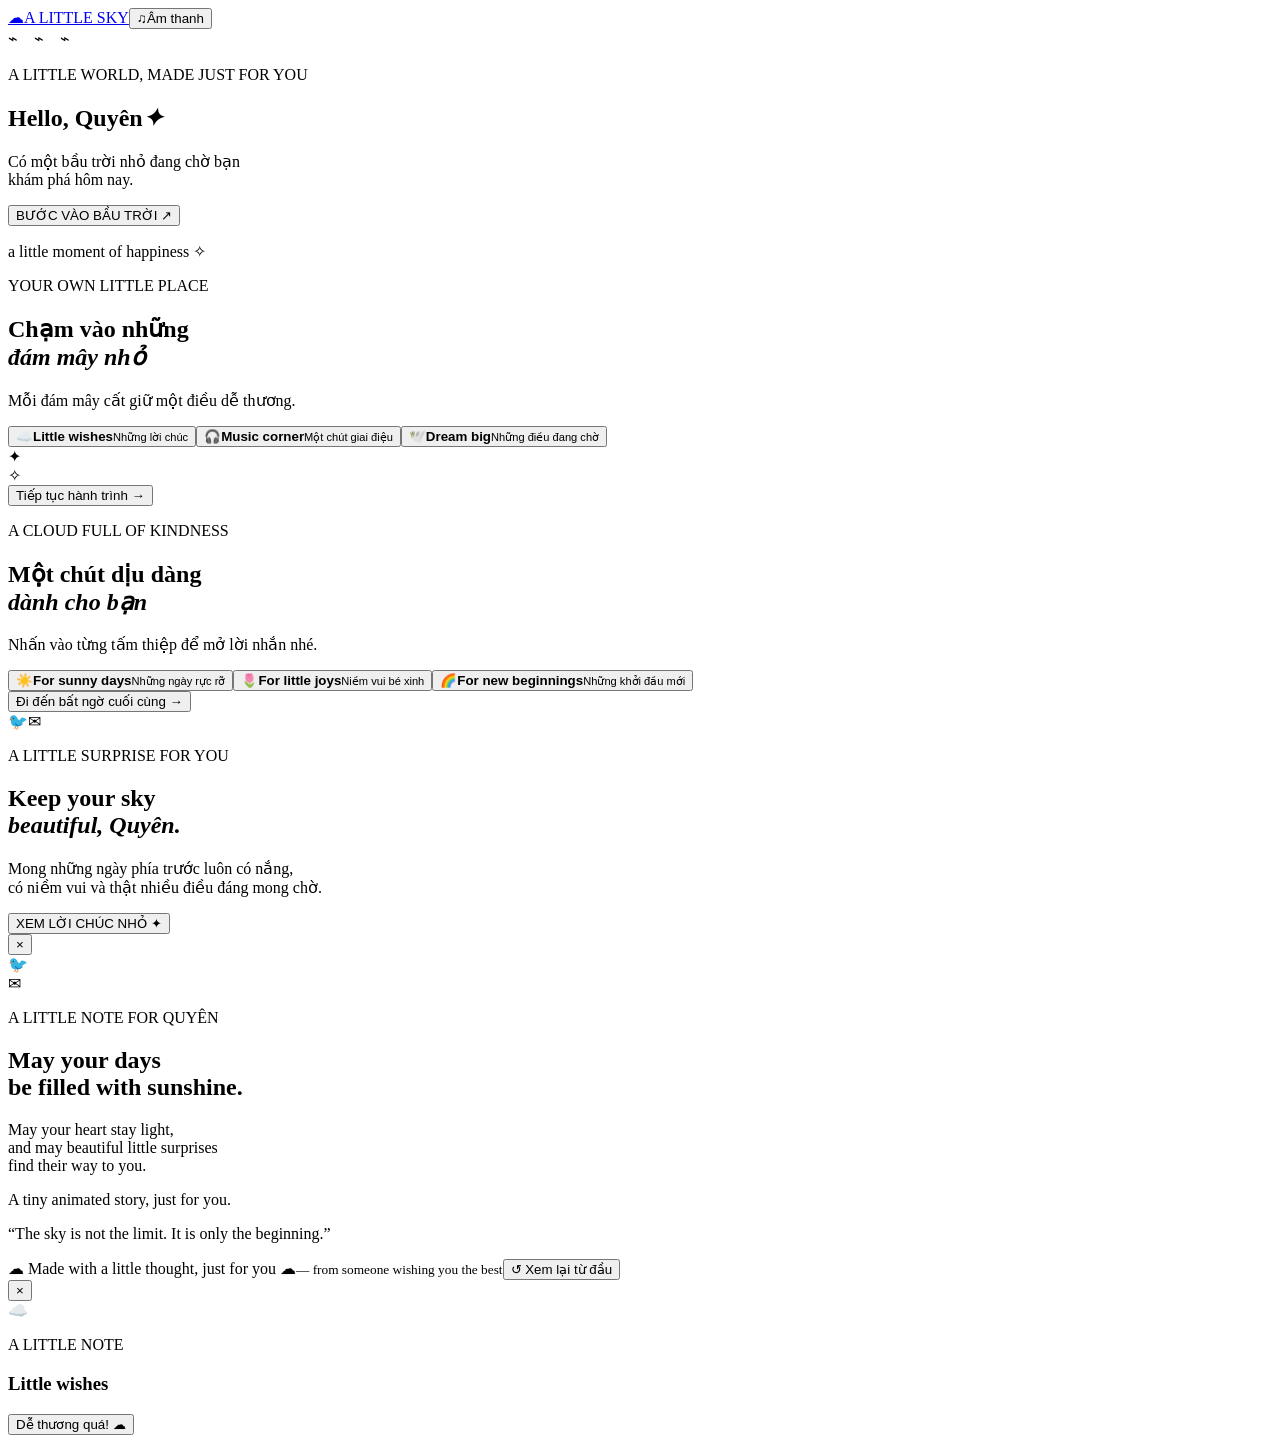
==== sky/index.html @ 33050bfc "Add A Little Sky for Quyên at /sky (index.html)" ====
<!doctype html>
<html lang="vi">
<head>
  <meta charset="utf-8">
  <meta name="viewport" content="width=device-width, initial-scale=1, viewport-fit=cover">
  <meta name="theme-color" content="#b9e2fb">
  <meta name="description" content="A little sky, made just for Quyên.">
  <title>A Little Sky for Quyên ☁️</title>
  <link rel="preconnect" href="https://fonts.googleapis.com">
  <link rel="preconnect" href="https://fonts.gstatic.com" crossorigin>
  <link href="https://fonts.googleapis.com/css2?family=Be+Vietnam+Pro:wght@300;400;500;600;700&family=Quicksand:wght@400;500;600;700&display=swap" rel="stylesheet">
  <link rel="stylesheet" href="styles.css">
</head>
<body>
  <div class="sky-grain" aria-hidden="true"></div>
  <header class="topbar"><a class="brand" href="#home"><span class="brand-cloud">☁</span><span>A LITTLE SKY</span></a><button class="sound-toggle" id="soundToggle"><span id="soundIcon">♫</span><span id="soundLabel">Âm thanh</span></button></header>
  <main>
    <section class="screen hero active" id="home"><div class="sun-glow"></div><div class="cloud cloud-xl cloud-a"></div><div class="cloud cloud-lg cloud-b"></div><div class="cloud cloud-md cloud-c"></div><div class="birds">⌁　⌁　⌁</div><div class="hero-content"><p class="eyebrow">A LITTLE WORLD, MADE JUST FOR YOU</p><h1>Hello, <span>Quyên</span><i class="tiny-sparkle">✦</i></h1><p class="hero-copy">Có một bầu trời nhỏ đang chờ bạn<br>khám phá hôm nay.</p><button class="primary-btn" id="enterBtn">BƯỚC VÀO BẦU TRỜI <span>↗</span></button><p class="scroll-hint">a little moment of happiness <span>✧</span></p></div><div class="bottom-wave"></div></section>
    <section class="screen explore" id="sky"><div class="section-heading"><p class="eyebrow">YOUR OWN LITTLE PLACE</p><h2>Chạm vào những<br><em>đám mây nhỏ</em></h2><p>Mỗi đám mây cất giữ một điều dễ thương.</p></div><div class="cloud-world"><button class="cloud-card cloud-card-one" data-message="wish"><span class="cloud-emoji">☁️</span><b>Little wishes</b><small>Những lời chúc</small></button><button class="cloud-card cloud-card-two" data-message="music"><span class="cloud-emoji">🎧</span><b>Music corner</b><small>Một chút giai điệu</small></button><button class="cloud-card cloud-card-three" data-message="dream"><span class="cloud-emoji">🕊️</span><b>Dream big</b><small>Những điều đang chờ</small></button><div class="floating-star star-one">✦</div><div class="floating-star star-two">✧</div></div><button class="text-btn next-btn" data-go="messages">Tiếp tục hành trình <span>→</span></button></section>
    <section class="screen messages" id="messages"><div class="section-heading"><p class="eyebrow">A CLOUD FULL OF KINDNESS</p><h2>Một chút dịu dàng<br><em>dành cho bạn</em></h2><p>Nhấn vào từng tấm thiệp để mở lời nhắn nhé.</p></div><div class="wish-grid"><button class="wish-card" data-wish="wish1"><span>☀️</span><b>For sunny days</b><small>Những ngày rực rỡ</small></button><button class="wish-card" data-wish="wish2"><span>🌷</span><b>For little joys</b><small>Niềm vui bé xinh</small></button><button class="wish-card" data-wish="wish3"><span>🌈</span><b>For new beginnings</b><small>Những khởi đầu mới</small></button></div><button class="text-btn next-btn" data-go="final">Đi đến bất ngờ cuối cùng <span>→</span></button></section>
    <section class="screen final" id="final"><div class="final-sky"><div class="sun"></div><div class="cloud cloud-lg final-cloud-left"></div><div class="cloud cloud-xl final-cloud-right"></div><div class="bird-carry"><span class="bird">🐦</span><span class="envelope">✉</span></div><div class="final-copy"><p class="eyebrow">A LITTLE SURPRISE FOR YOU</p><h2>Keep your sky<br><em>beautiful, Quyên.</em></h2><p class="final-lead">Mong những ngày phía trước luôn có nắng,<br>có niềm vui và thật nhiều điều đáng mong chờ.</p><button class="primary-btn" id="playStory">XEM LỜI CHÚC NHỎ <span>✦</span></button></div></div><div class="story-overlay" id="storyOverlay" aria-hidden="true"><button class="close-story" id="closeStory">×</button><div class="story-scene"><div class="story-sun"></div><div class="story-cloud story-cloud-a"></div><div class="story-cloud story-cloud-b"></div><div class="story-bird">🐦</div><div class="story-letter">✉</div><div class="story-text"><p class="eyebrow">A LITTLE NOTE FOR QUYÊN</p><h2>May your days<br>be filled with sunshine.</h2><p>May your heart stay light,<br>and may beautiful little surprises<br>find their way to you.</p></div><div class="story-progress"><span id="storyProgress"></span></div></div><p class="story-caption">A tiny animated story, just for you.</p></div><footer class="ending"><p>“The sky is not the limit. It is only the beginning.”</p><span>☁ Made with a little thought, just for you ☁</span><small>— from someone wishing you the best</small><button class="restart-btn" id="restartBtn">↺ Xem lại từ đầu</button></footer></section>
  </main>
  <div class="modal" id="messageModal" aria-hidden="true"><div class="modal-card"><button class="modal-close" id="modalClose">×</button><div class="modal-icon" id="modalIcon">☁️</div><p class="eyebrow" id="modalEyebrow">A LITTLE NOTE</p><h3 id="modalTitle">Little wishes</h3><p id="modalBody"></p><button class="modal-ok" id="modalOk">Dễ thương quá! ☁</button></div></div>
  <script src="app.js"></script>
</body></html>
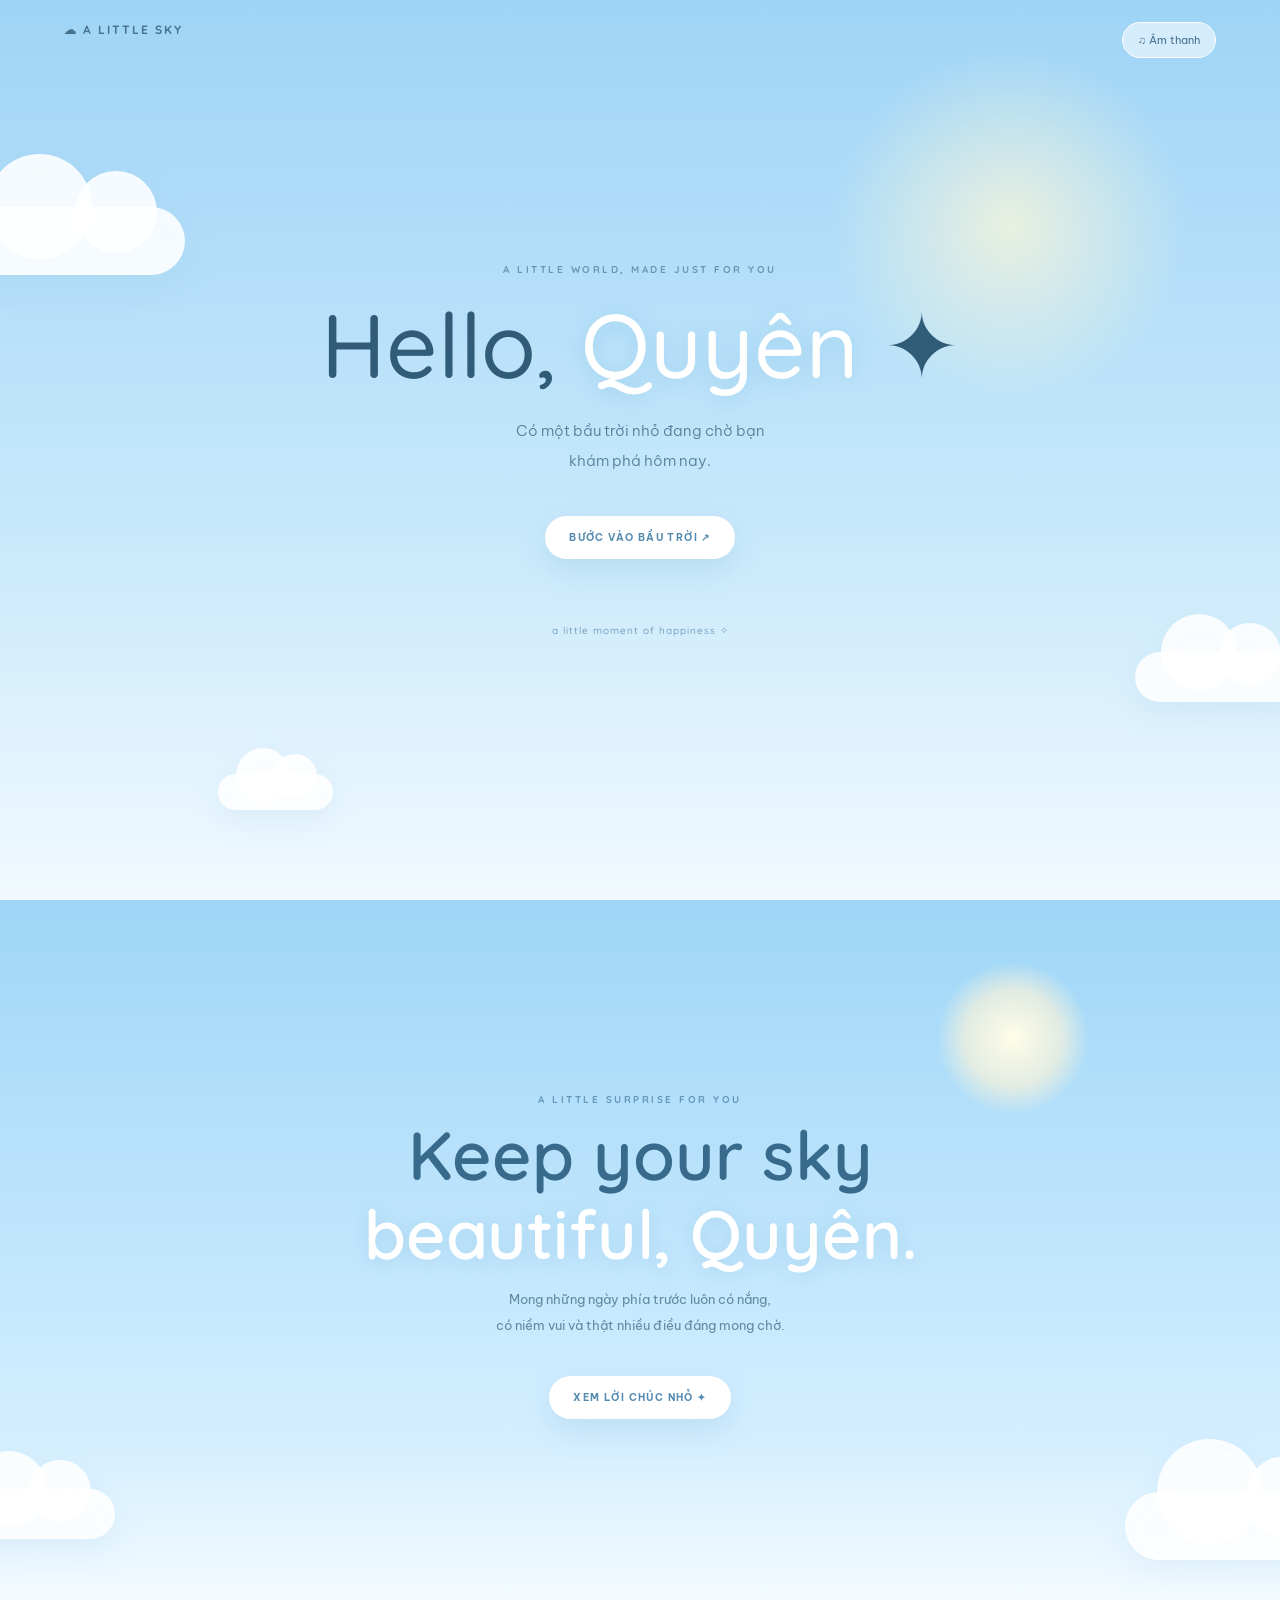
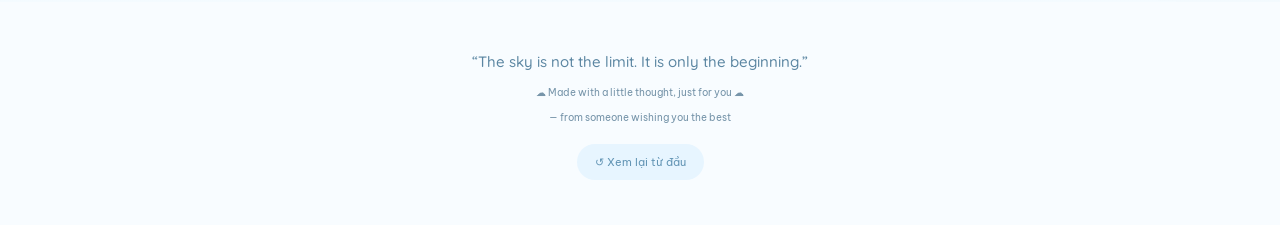
==== commit e97c6889: "Add A Little Sky for Quyên at /sky" ====
--- a/sky/index.html
+++ b/sky/index.html
@@ -1,25 +1,2 @@
 <!doctype html>
-<html lang="vi">
-<head>
-  <meta charset="utf-8">
-  <meta name="viewport" content="width=device-width, initial-scale=1, viewport-fit=cover">
-  <meta name="theme-color" content="#b9e2fb">
-  <meta name="description" content="A little sky, made just for Quyên.">
-  <title>A Little Sky for Quyên ☁️</title>
-  <link rel="preconnect" href="https://fonts.googleapis.com">
-  <link rel="preconnect" href="https://fonts.gstatic.com" crossorigin>
-  <link href="https://fonts.googleapis.com/css2?family=Be+Vietnam+Pro:wght@300;400;500;600;700&family=Quicksand:wght@400;500;600;700&display=swap" rel="stylesheet">
-  <link rel="stylesheet" href="styles.css">
-</head>
-<body>
-  <div class="sky-grain" aria-hidden="true"></div>
-  <header class="topbar"><a class="brand" href="#home"><span class="brand-cloud">☁</span><span>A LITTLE SKY</span></a><button class="sound-toggle" id="soundToggle"><span id="soundIcon">♫</span><span id="soundLabel">Âm thanh</span></button></header>
-  <main>
-    <section class="screen hero active" id="home"><div class="sun-glow"></div><div class="cloud cloud-xl cloud-a"></div><div class="cloud cloud-lg cloud-b"></div><div class="cloud cloud-md cloud-c"></div><div class="birds">⌁　⌁　⌁</div><div class="hero-content"><p class="eyebrow">A LITTLE WORLD, MADE JUST FOR YOU</p><h1>Hello, <span>Quyên</span><i class="tiny-sparkle">✦</i></h1><p class="hero-copy">Có một bầu trời nhỏ đang chờ bạn<br>khám phá hôm nay.</p><button class="primary-btn" id="enterBtn">BƯỚC VÀO BẦU TRỜI <span>↗</span></button><p class="scroll-hint">a little moment of happiness <span>✧</span></p></div><div class="bottom-wave"></div></section>
-    <section class="screen explore" id="sky"><div class="section-heading"><p class="eyebrow">YOUR OWN LITTLE PLACE</p><h2>Chạm vào những<br><em>đám mây nhỏ</em></h2><p>Mỗi đám mây cất giữ một điều dễ thương.</p></div><div class="cloud-world"><button class="cloud-card cloud-card-one" data-message="wish"><span class="cloud-emoji">☁️</span><b>Little wishes</b><small>Những lời chúc</small></button><button class="cloud-card cloud-card-two" data-message="music"><span class="cloud-emoji">🎧</span><b>Music corner</b><small>Một chút giai điệu</small></button><button class="cloud-card cloud-card-three" data-message="dream"><span class="cloud-emoji">🕊️</span><b>Dream big</b><small>Những điều đang chờ</small></button><div class="floating-star star-one">✦</div><div class="floating-star star-two">✧</div></div><button class="text-btn next-btn" data-go="messages">Tiếp tục hành trình <span>→</span></button></section>
-    <section class="screen messages" id="messages"><div class="section-heading"><p class="eyebrow">A CLOUD FULL OF KINDNESS</p><h2>Một chút dịu dàng<br><em>dành cho bạn</em></h2><p>Nhấn vào từng tấm thiệp để mở lời nhắn nhé.</p></div><div class="wish-grid"><button class="wish-card" data-wish="wish1"><span>☀️</span><b>For sunny days</b><small>Những ngày rực rỡ</small></button><button class="wish-card" data-wish="wish2"><span>🌷</span><b>For little joys</b><small>Niềm vui bé xinh</small></button><button class="wish-card" data-wish="wish3"><span>🌈</span><b>For new beginnings</b><small>Những khởi đầu mới</small></button></div><button class="text-btn next-btn" data-go="final">Đi đến bất ngờ cuối cùng <span>→</span></button></section>
-    <section class="screen final" id="final"><div class="final-sky"><div class="sun"></div><div class="cloud cloud-lg final-cloud-left"></div><div class="cloud cloud-xl final-cloud-right"></div><div class="bird-carry"><span class="bird">🐦</span><span class="envelope">✉</span></div><div class="final-copy"><p class="eyebrow">A LITTLE SURPRISE FOR YOU</p><h2>Keep your sky<br><em>beautiful, Quyên.</em></h2><p class="final-lead">Mong những ngày phía trước luôn có nắng,<br>có niềm vui và thật nhiều điều đáng mong chờ.</p><button class="primary-btn" id="playStory">XEM LỜI CHÚC NHỎ <span>✦</span></button></div></div><div class="story-overlay" id="storyOverlay" aria-hidden="true"><button class="close-story" id="closeStory">×</button><div class="story-scene"><div class="story-sun"></div><div class="story-cloud story-cloud-a"></div><div class="story-cloud story-cloud-b"></div><div class="story-bird">🐦</div><div class="story-letter">✉</div><div class="story-text"><p class="eyebrow">A LITTLE NOTE FOR QUYÊN</p><h2>May your days<br>be filled with sunshine.</h2><p>May your heart stay light,<br>and may beautiful little surprises<br>find their way to you.</p></div><div class="story-progress"><span id="storyProgress"></span></div></div><p class="story-caption">A tiny animated story, just for you.</p></div><footer class="ending"><p>“The sky is not the limit. It is only the beginning.”</p><span>☁ Made with a little thought, just for you ☁</span><small>— from someone wishing you the best</small><button class="restart-btn" id="restartBtn">↺ Xem lại từ đầu</button></footer></section>
-  </main>
-  <div class="modal" id="messageModal" aria-hidden="true"><div class="modal-card"><button class="modal-close" id="modalClose">×</button><div class="modal-icon" id="modalIcon">☁️</div><p class="eyebrow" id="modalEyebrow">A LITTLE NOTE</p><h3 id="modalTitle">Little wishes</h3><p id="modalBody"></p><button class="modal-ok" id="modalOk">Dễ thương quá! ☁</button></div></div>
-  <script src="app.js"></script>
-</body></html>+<html lang="vi"><head><meta charset="utf-8"><meta name="viewport" content="width=device-width,initial-scale=1,viewport-fit=cover"><meta name="theme-color" content="#b9e2fb"><title>A Little Sky for Quyên ☁️</title><link rel="preconnect" href="https://fonts.googleapis.com"><link rel="preconnect" href="https://fonts.gstatic.com" crossorigin><link href="https://fonts.googleapis.com/css2?family=Be+Vietnam+Pro:wght@300;400;500;600;700&family=Quicksand:wght@400;500;600;700&display=swap" rel="stylesheet"><link rel="stylesheet" href="styles.css"></head><body><div class="sky-grain"></div><header class="topbar"><a class="brand" href="#home">☁ A LITTLE SKY</a><button class="sound-toggle" id="soundToggle">♫ <span id="soundLabel">Âm thanh</span></button></header><main><section class="screen hero active" id="home"><div class="sun-glow"></div><div class="cloud cloud-xl cloud-a"></div><div class="cloud cloud-lg cloud-b"></div><div class="cloud cloud-md cloud-c"></div><div class="hero-content"><p class="eyebrow">A LITTLE WORLD, MADE JUST FOR YOU</p><h1>Hello, <span>Quyên</span> ✦</h1><p class="hero-copy">Có một bầu trời nhỏ đang chờ bạn<br>khám phá hôm nay.</p><button class="primary-btn" id="enterBtn">BƯỚC VÀO BẦU TRỜI ↗</button><p class="scroll-hint">a little moment of happiness ✧</p></div></section><section class="screen explore" id="sky"><div class="section-heading"><p class="eyebrow">YOUR OWN LITTLE PLACE</p><h2>Chạm vào những<br><em>đám mây nhỏ</em></h2><p>Mỗi đám mây cất giữ một điều dễ thương.</p></div><div class="cloud-world"><button class="cloud-card c1" data-message="wish">☁️<b>Little wishes</b><small>Những lời chúc</small></button><button class="cloud-card c2" data-message="music">🎧<b>Music corner</b><small>Một chút giai điệu</small></button><button class="cloud-card c3" data-message="dream">🕊️<b>Dream big</b><small>Những điều đang chờ</small></button><span class="star s1">✦</span><span class="star s2">✧</span></div><button class="text-btn" data-go="messages">Tiếp tục hành trình →</button></section><section class="screen messages" id="messages"><div class="section-heading"><p class="eyebrow">A CLOUD FULL OF KINDNESS</p><h2>Một chút dịu dàng<br><em>dành cho bạn</em></h2><p>Nhấn vào từng tấm thiệp để mở lời nhắn nhé.</p></div><div class="wish-grid"><button class="wish-card" data-wish="w1">☀️<b>For sunny days</b><small>Những ngày rực rỡ</small></button><button class="wish-card" data-wish="w2">🌷<b>For little joys</b><small>Niềm vui bé xinh</small></button><button class="wish-card" data-wish="w3">🌈<b>For new beginnings</b><small>Những khởi đầu mới</small></button></div><button class="text-btn" data-go="final">Đi đến bất ngờ cuối cùng →</button></section><section class="screen final" id="final"><div class="final-sky"><div class="sun"></div><div class="cloud cloud-lg left"></div><div class="cloud cloud-xl right"></div><div class="flying">🐦　✉</div><div class="final-copy"><p class="eyebrow">A LITTLE SURPRISE FOR YOU</p><h2>Keep your sky<br><em>beautiful, Quyên.</em></h2><p>Mong những ngày phía trước luôn có nắng,<br>có niềm vui và thật nhiều điều đáng mong chờ.</p><button class="primary-btn" id="playStory">XEM LỜI CHÚC NHỎ ✦</button></div></div><footer class="ending"><p>“The sky is not the limit. It is only the beginning.”</p><span>☁ Made with a little thought, just for you ☁</span><small>— from someone wishing you the best</small><button class="restart-btn" id="restartBtn">↺ Xem lại từ đầu</button></footer></section></main><div class="modal" id="modal"><div class="modal-card"><button id="closeModal" class="x">×</button><div id="mi">☁️</div><p class="eyebrow" id="me">A LITTLE NOTE</p><h3 id="mt"></h3><p id="mb"></p><button class="modal-ok" id="okModal">Dễ thương quá! ☁</button></div></div><div class="story" id="story"><button id="closeStory" class="x">×</button><div class="story-scene"><div class="story-sun"></div><div class="story-cloud a"></div><div class="story-cloud b"></div><div class="story-bird">🐦</div><div class="letter">✉</div><div class="story-text"><p class="eyebrow">A LITTLE NOTE FOR QUYÊN</p><h2 id="storyTitle">May your days<br>be filled with sunshine.</h2><p id="storyBody">May your heart stay light,<br>and may beautiful little surprises<br>find their way to you.</p></div><div class="progress"><i id="progress"></i></div></div><p class="story-caption">A tiny animated story, just for you.</p></div><script src="app.js"></script></body></html>
--- a/sky/styles.css
+++ b/sky/styles.css
@@ -0,0 +1 @@
+*{box-sizing:border-box}:root{--ink:#35546b}body{margin:0;font-family:"Be Vietnam Pro",sans-serif;color:var(--ink);overflow-x:hidden;background:#e8f6ff}button{font:inherit;cursor:pointer;border:0}.sky-grain{position:fixed;inset:0;pointer-events:none;opacity:.08;background-image:radial-gradient(#fff 1px,transparent 1px);background-size:4px 4px}.topbar{position:absolute;z-index:10;top:0;width:100%;padding:22px 5vw;display:flex;justify-content:space-between}.brand{color:#47728e;text-decoration:none;font:700 12px Quicksand;letter-spacing:2px}.sound-toggle{background:#ffffff8c;border:1px solid white;border-radius:30px;padding:10px 15px;color:#47728e;font-size:11px}.screen{min-height:100svh;display:none;position:relative;overflow:hidden}.screen.active{display:flex;animation:fade .7s ease}@keyframes fade{from{opacity:0;transform:translateY(8px)}to{opacity:1;transform:none}}.hero{align-items:center;justify-content:center;text-align:center;background:linear-gradient(#9ed4f6,#c9e9fb 60%,#f2faff)}.hero-content{z-index:2;padding:24px}.sun-glow{position:absolute;width:360px;height:360px;right:7%;top:5%;border-radius:50%;background:radial-gradient(circle,#fff8d7b8,transparent 70%)}.eyebrow{font:700 10px Quicksand;letter-spacing:2.5px;color:#6797b7}.hero h1{font:500 clamp(48px,10vw,90px) Quicksand;color:#315c78;margin:12px}.hero h1 span{color:white;text-shadow:0 4px 20px #6aaedc55}.hero-copy{font-size:15px;line-height:2;color:#557d98;font-weight:300}.primary-btn{margin-top:25px;background:white;color:#568bb0;border-radius:30px;padding:15px 24px;box-shadow:0 12px 28px #5d9bc52b;font-size:10px;font-weight:700;letter-spacing:1.4px;transition:.2s}.primary-btn:hover{transform:translateY(-3px)}.scroll-hint{margin-top:65px;font:500 10px Quicksand;color:#78a4c0;letter-spacing:1px}.cloud{position:absolute;background:#ffffffe0;border-radius:100px;filter:drop-shadow(0 12px 15px #75b2d320);animation:drift 16s ease-in-out infinite alternate}.cloud:before,.cloud:after{content:"";position:absolute;background:inherit;border-radius:50%}.cloud-xl{width:230px;height:68px}.cloud-xl:before{width:105px;height:105px;left:32px;bottom:16px}.cloud-xl:after{width:82px;height:82px;right:28px;bottom:22px}.cloud-lg{width:170px;height:50px}.cloud-lg:before{width:76px;height:76px;left:26px;bottom:12px}.cloud-lg:after{width:62px;height:62px;right:24px;bottom:17px}.cloud-md{width:115px;height:36px}.cloud-md:before{width:54px;height:54px;left:18px;bottom:8px}.cloud-md:after{width:44px;height:44px;right:16px;bottom:12px}.cloud-a{left:-45px;top:23%}.cloud-b{right:-25px;bottom:22%}.cloud-c{left:17%;bottom:10%}.explore,.messages{flex-direction:column;align-items:center;justify-content:center;text-align:center;padding:110px 20px 50px;background:linear-gradient(#d9f0ff,#f6fbff)}.section-heading h2{font:600 clamp(32px,7vw,54px) Quicksand;line-height:1.2;color:#3c6a88;margin:12px}.section-heading h2 em{font-style:normal;color:#7bb9df}.section-heading p:last-child{font-size:13px;color:#7796aa}.cloud-world{width:min(650px,100%);height:330px;position:relative;margin:22px auto;background:radial-gradient(ellipse,#ffffffb0,transparent 68%)}.cloud-card{position:absolute;width:155px;height:130px;border-radius:50%;background:#ffffffdf;box-shadow:0 15px 40px #78b9df25;color:#527d99;display:flex;flex-direction:column;align-items:center;justify-content:center;gap:6px;animation:bob 4s infinite}.cloud-card b,.wish-card b{font:700 13px Quicksand}.cloud-card small,.wish-card small{font-size:10px;color:#8aa7b9}.c1{left:8%;top:35px}.c2{right:8%;top:50px;animation-delay:-1s}.c3{left:calc(50% - 77px);bottom:5px;animation-delay:-2s}.star{position:absolute;color:#f3c98d;font-size:22px;animation:twinkle 2s infinite alternate}.s1{left:30%;top:10%}.s2{right:27%;bottom:17%}.text-btn{background:transparent;color:#6598b8;font-size:12px;padding:12px}.wish-grid{display:grid;grid-template-columns:repeat(3,1fr);gap:14px;width:min(720px,100%);margin:35px auto}.wish-card{background:#ffffffd6;border:1px solid white;border-radius:22px;padding:25px 12px;min-height:145px;color:#527d99;display:flex;flex-direction:column;align-items:center;justify-content:center;gap:10px;box-shadow:0 12px 35px #75b6dc1b}.wish-card b{font:700 13px Quicksand}.wish-card small{font-size:10px;color:#8aa7b9}.final{display:block;background:#f8fcff}.final-sky{min-height:78svh;position:relative;display:flex;align-items:center;justify-content:center;text-align:center;overflow:hidden;background:linear-gradient(#9ed6f7,#d5efff 78%,#f4fbff)}.sun{position:absolute;right:15%;top:9%;width:150px;height:150px;border-radius:50%;background:radial-gradient(circle,#fffde7,#fff4d8a8 45%,transparent 72%)}.final-copy{z-index:2;padding:40px 20px}.final-copy h2{font:600 clamp(38px,8vw,68px) Quicksand;line-height:1.15;color:#376a8b;margin:10px}.final-copy h2 em{font-style:normal;color:white;text-shadow:0 2px 18px #69a8d344}.final-copy>p:not(.eyebrow){font-size:13px;line-height:2;color:#6289a3}.left{left:-55px;bottom:9%}.right{right:-75px;bottom:6%}.flying{position:absolute;top:23%;left:-100px;font-size:28px;animation:fly 14s linear infinite}.ending{text-align:center;padding:35px 20px 45px;color:#7795aa}.ending p{font:500 15px Quicksand;color:#5b86a2}.ending span,.ending small{display:block;font-size:10px;margin-top:12px}.restart-btn,.modal-ok{margin-top:20px;border-radius:24px;background:#e7f5ff;color:#6395b5;padding:11px 18px;font-size:11px}.modal,.story{position:fixed;z-index:60;inset:0;display:none;align-items:center;justify-content:center;background:#315c7866;backdrop-filter:blur(8px);padding:20px}.modal.open{display:flex}.modal-card{position:relative;width:min(390px,100%);background:white;border-radius:26px;padding:36px 26px;text-align:center}.modal-card h3{font:700 24px Quicksand;color:#477895}.modal-card>div{font-size:36px}.modal-card>p:not(.eyebrow){font-size:13px;line-height:1.9;color:#7895a8}.x{position:absolute;right:18px;top:12px;background:transparent;font-size:28px;color:#7da3bb}.story.open{display:flex;flex-direction:column;background:#b4dff8}.story-scene{position:relative;width:min(780px,100%);height:min(560px,72vh);min-height:410px;border-radius:25px;overflow:hidden;background:linear-gradient(#8fcdf3,#d9f0ff 75%,#fff8e8);box-shadow:0 20px 70px #4d94c133}.story-sun{position:absolute;right:15%;top:10%;width:120px;height:120px;border-radius:50%;background:#fff6d9;box-shadow:0 0 70px 30px #fff8d977}.story-cloud{position:absolute;background:#ffffffd9;border-radius:70px;width:210px;height:65px}.story-cloud:before,.story-cloud:after{content:"";position:absolute;background:inherit;border-radius:50%}.story-cloud:before{width:100px;height:100px;left:30px;bottom:15px}.story-cloud:after{width:75px;height:75px;right:28px;bottom:20px}.story-cloud.a{left:-40px;bottom:14%}.story-cloud.b{right:-50px;top:24%}.story-bird{position:absolute;left:10%;top:30%;font-size:34px;animation:bird 8s infinite}.letter{position:absolute;left:22%;top:38%;font-size:24px;color:white;background:#ffffff99;padding:8px;border-radius:8px;animation:bob 3s infinite}.story-text{position:absolute;inset:0;display:flex;align-items:center;justify-content:center;flex-direction:column;text-align:center;padding:25px}.story-text h2{font:600 clamp(27px,5vw,44px) Quicksand;color:#376a8b;line-height:1.2}.story-text>p:last-child{font-size:13px;line-height:2;color:#6289a3}.progress{position:absolute;bottom:0;left:0;width:100%;height:4px;background:#ffffff88}.progress i{display:block;width:0;height:100%;background:#6faed5}.story-caption{color:white;font:500 11px Quicksand;letter-spacing:1px}.story .x{z-index:3;right:28px;top:18px;color:#477895}@keyframes drift{to{transform:translateX(25px)}}@keyframes bob{50%{transform:translateY(-10px)}}@keyframes twinkle{to{opacity:.35;transform:scale(.75)}}@keyframes fly{to{left:110%;top:18%}}@keyframes bird{to{transform:translate(420px,-45px) scaleX(-1)}}@media(max-width:600px){.topbar{padding:17px 18px}.cloud-xl{transform:scale(.72)}.cloud-lg{transform:scale(.75)}.cloud-a{left:-70px}.cloud-b{right:-70px}.cloud-world{height:340px}.cloud-card{width:138px;height:118px}.c1{left:0}.c2{right:0}.c3{left:calc(50% - 69px)}.wish-grid{grid-template-columns:1fr;max-width:330px;gap:10px;margin:25px auto}.wish-card{min-height:95px;display:grid;grid-template-columns:55px 1fr;grid-template-rows:1fr 1fr;text-align:left;padding:14px 20px}.story{padding:12px}.story-scene{height:66vh;min-height:380px}.story-text>p:last-child{font-size:12px}}@media(prefers-reduced-motion:reduce){*,*:before,*:after{animation-duration:.01ms!important;animation-iteration-count:1!important;scroll-behavior:auto!important}}
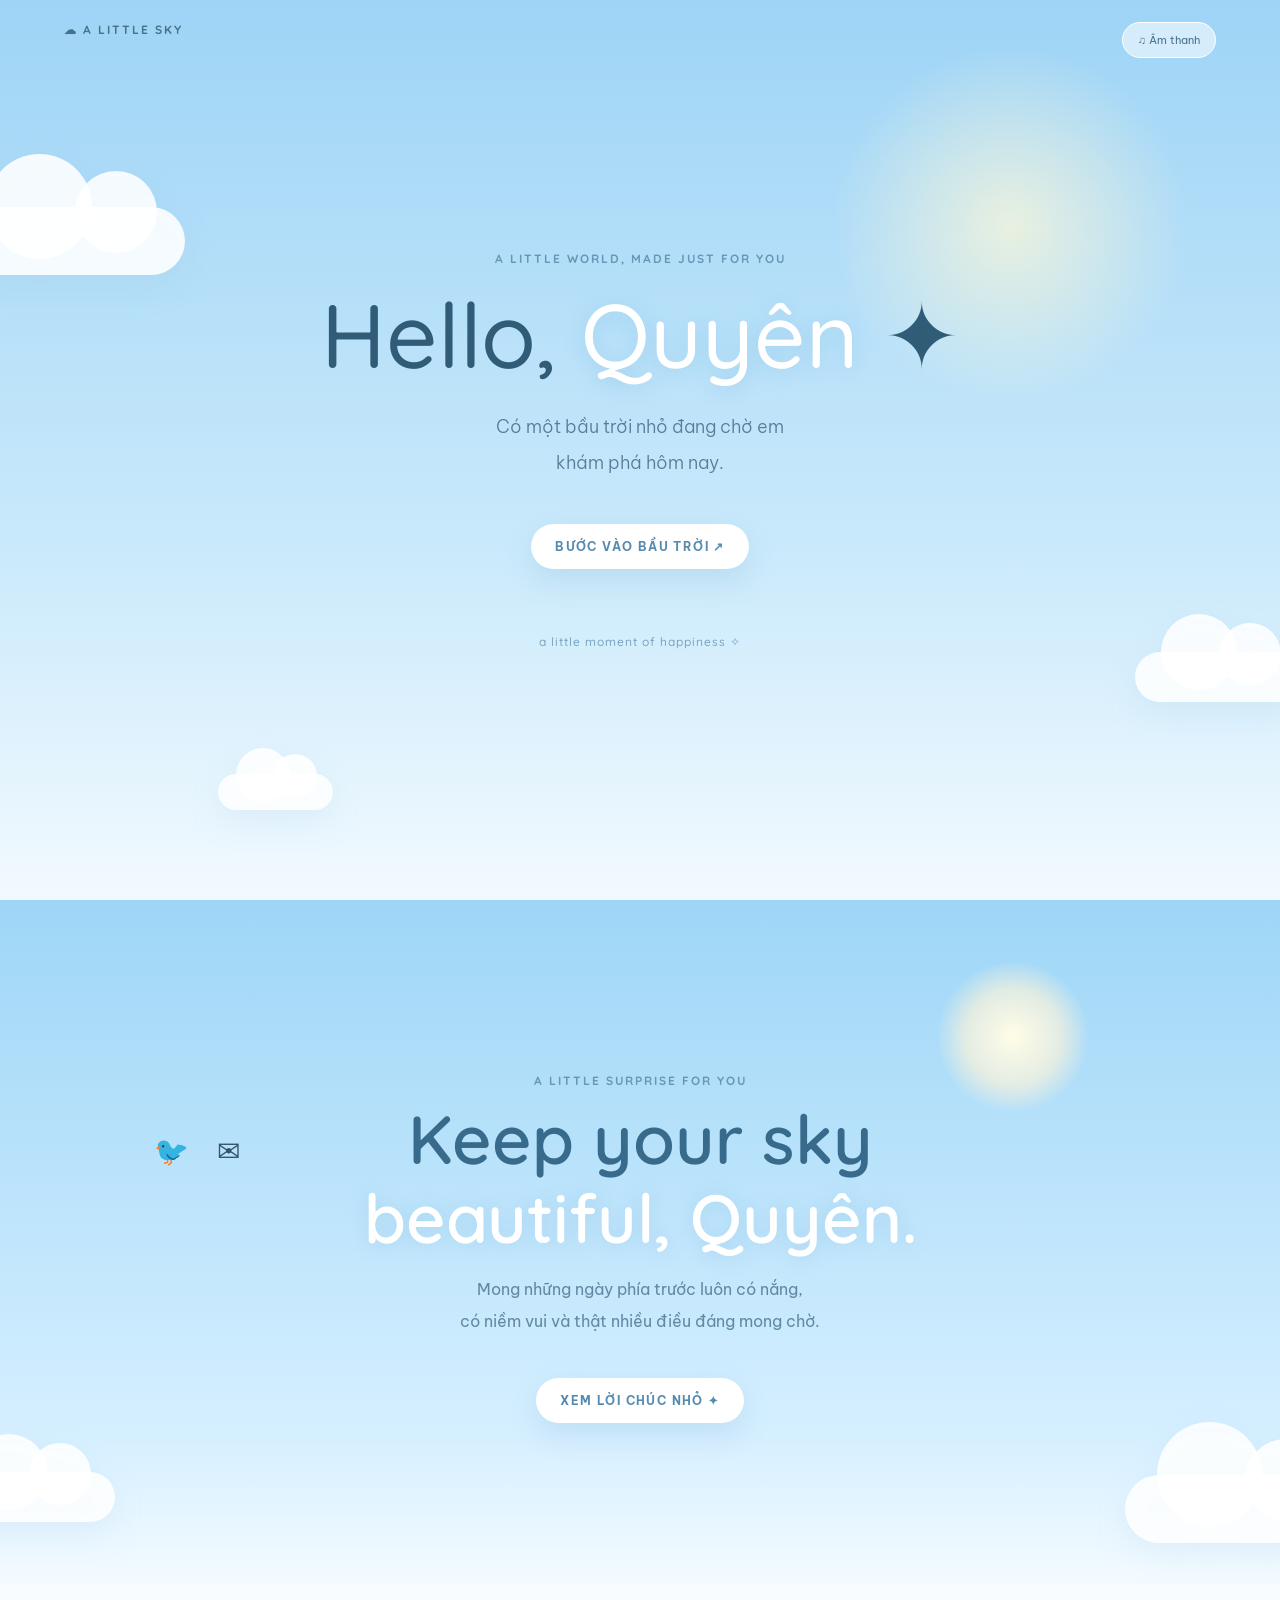
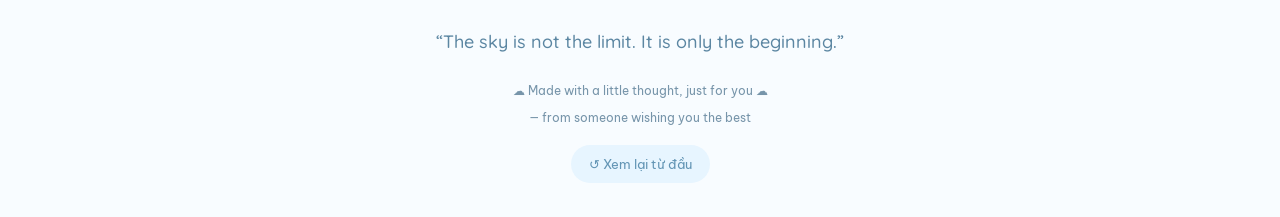
==== commit b7c98c21: "Improve A Little Sky readability and layout" ====
--- a/sky/index.html
+++ b/sky/index.html
@@ -1,2 +1,2 @@
 <!doctype html>
-<html lang="vi"><head><meta charset="utf-8"><meta name="viewport" content="width=device-width,initial-scale=1,viewport-fit=cover"><meta name="theme-color" content="#b9e2fb"><title>A Little Sky for Quyên ☁️</title><link rel="preconnect" href="https://fonts.googleapis.com"><link rel="preconnect" href="https://fonts.gstatic.com" crossorigin><link href="https://fonts.googleapis.com/css2?family=Be+Vietnam+Pro:wght@300;400;500;600;700&family=Quicksand:wght@400;500;600;700&display=swap" rel="stylesheet"><link rel="stylesheet" href="styles.css"></head><body><div class="sky-grain"></div><header class="topbar"><a class="brand" href="#home">☁ A LITTLE SKY</a><button class="sound-toggle" id="soundToggle">♫ <span id="soundLabel">Âm thanh</span></button></header><main><section class="screen hero active" id="home"><div class="sun-glow"></div><div class="cloud cloud-xl cloud-a"></div><div class="cloud cloud-lg cloud-b"></div><div class="cloud cloud-md cloud-c"></div><div class="hero-content"><p class="eyebrow">A LITTLE WORLD, MADE JUST FOR YOU</p><h1>Hello, <span>Quyên</span> ✦</h1><p class="hero-copy">Có một bầu trời nhỏ đang chờ bạn<br>khám phá hôm nay.</p><button class="primary-btn" id="enterBtn">BƯỚC VÀO BẦU TRỜI ↗</button><p class="scroll-hint">a little moment of happiness ✧</p></div></section><section class="screen explore" id="sky"><div class="section-heading"><p class="eyebrow">YOUR OWN LITTLE PLACE</p><h2>Chạm vào những<br><em>đám mây nhỏ</em></h2><p>Mỗi đám mây cất giữ một điều dễ thương.</p></div><div class="cloud-world"><button class="cloud-card c1" data-message="wish">☁️<b>Little wishes</b><small>Những lời chúc</small></button><button class="cloud-card c2" data-message="music">🎧<b>Music corner</b><small>Một chút giai điệu</small></button><button class="cloud-card c3" data-message="dream">🕊️<b>Dream big</b><small>Những điều đang chờ</small></button><span class="star s1">✦</span><span class="star s2">✧</span></div><button class="text-btn" data-go="messages">Tiếp tục hành trình →</button></section><section class="screen messages" id="messages"><div class="section-heading"><p class="eyebrow">A CLOUD FULL OF KINDNESS</p><h2>Một chút dịu dàng<br><em>dành cho bạn</em></h2><p>Nhấn vào từng tấm thiệp để mở lời nhắn nhé.</p></div><div class="wish-grid"><button class="wish-card" data-wish="w1">☀️<b>For sunny days</b><small>Những ngày rực rỡ</small></button><button class="wish-card" data-wish="w2">🌷<b>For little joys</b><small>Niềm vui bé xinh</small></button><button class="wish-card" data-wish="w3">🌈<b>For new beginnings</b><small>Những khởi đầu mới</small></button></div><button class="text-btn" data-go="final">Đi đến bất ngờ cuối cùng →</button></section><section class="screen final" id="final"><div class="final-sky"><div class="sun"></div><div class="cloud cloud-lg left"></div><div class="cloud cloud-xl right"></div><div class="flying">🐦　✉</div><div class="final-copy"><p class="eyebrow">A LITTLE SURPRISE FOR YOU</p><h2>Keep your sky<br><em>beautiful, Quyên.</em></h2><p>Mong những ngày phía trước luôn có nắng,<br>có niềm vui và thật nhiều điều đáng mong chờ.</p><button class="primary-btn" id="playStory">XEM LỜI CHÚC NHỎ ✦</button></div></div><footer class="ending"><p>“The sky is not the limit. It is only the beginning.”</p><span>☁ Made with a little thought, just for you ☁</span><small>— from someone wishing you the best</small><button class="restart-btn" id="restartBtn">↺ Xem lại từ đầu</button></footer></section></main><div class="modal" id="modal"><div class="modal-card"><button id="closeModal" class="x">×</button><div id="mi">☁️</div><p class="eyebrow" id="me">A LITTLE NOTE</p><h3 id="mt"></h3><p id="mb"></p><button class="modal-ok" id="okModal">Dễ thương quá! ☁</button></div></div><div class="story" id="story"><button id="closeStory" class="x">×</button><div class="story-scene"><div class="story-sun"></div><div class="story-cloud a"></div><div class="story-cloud b"></div><div class="story-bird">🐦</div><div class="letter">✉</div><div class="story-text"><p class="eyebrow">A LITTLE NOTE FOR QUYÊN</p><h2 id="storyTitle">May your days<br>be filled with sunshine.</h2><p id="storyBody">May your heart stay light,<br>and may beautiful little surprises<br>find their way to you.</p></div><div class="progress"><i id="progress"></i></div></div><p class="story-caption">A tiny animated story, just for you.</p></div><script src="app.js"></script></body></html>+<html lang="vi"><head><meta charset="utf-8"><meta name="viewport" content="width=device-width,initial-scale=1,viewport-fit=cover"><meta name="theme-color" content="#b9e2fb"><title>A Little Sky for Quyên ☁️</title><link rel="preconnect" href="https://fonts.googleapis.com"><link rel="preconnect" href="https://fonts.gstatic.com" crossorigin><link href="https://fonts.googleapis.com/css2?family=Be+Vietnam+Pro:wght@300;400;500;600;700&family=Quicksand:wght@400;500;600;700&display=swap" rel="stylesheet"><link rel="stylesheet" href="styles.css"></head><body><div class="sky-grain"></div><header class="topbar"><a class="brand" href="#home">☁ A LITTLE SKY</a><button class="sound-toggle" id="soundToggle">♫ <span id="soundLabel">Âm thanh</span></button></header><main><section class="screen hero active" id="home"><div class="sun-glow"></div><div class="cloud cloud-xl cloud-a"></div><div class="cloud cloud-lg cloud-b"></div><div class="cloud cloud-md cloud-c"></div><div class="hero-content"><p class="eyebrow">A LITTLE WORLD, MADE JUST FOR YOU</p><h1>Hello, <span>Quyên</span> ✦</h1><p class="hero-copy">Có một bầu trời nhỏ đang chờ em<br>khám phá hôm nay.</p><button class="primary-btn" id="enterBtn">BƯỚC VÀO BẦU TRỜI ↗</button><p class="scroll-hint">a little moment of happiness ✧</p></div></section><section class="screen explore" id="sky"><div class="section-heading"><p class="eyebrow">YOUR OWN LITTLE PLACE</p><h2>Chạm vào những<br><em>đám mây nhỏ</em></h2><p>Mỗi đám mây cất giữ một điều dễ thương.</p></div><div class="cloud-world"><button class="cloud-card c1" data-message="wish">☁️<b>Little wishes</b><small>Những lời chúc</small></button><button class="cloud-card c2" data-message="music">🎧<b>Music corner</b><small>Một chút giai điệu</small></button><button class="cloud-card c3" data-message="dream">🕊️<b>Dream big</b><small>Những điều đang chờ</small></button><span class="star s1">✦</span><span class="star s2">✧</span></div><button class="text-btn" data-go="messages">Tiếp tục hành trình →</button></section><section class="screen messages" id="messages"><div class="section-heading"><p class="eyebrow">A CLOUD FULL OF KINDNESS</p><h2>Một chút dịu dàng<br><em>dành cho em</em></h2><p>Nhấn vào từng tấm thiệp để mở lời nhắn nhé.</p></div><div class="wish-grid"><button class="wish-card" data-wish="w1">☀️<b>For sunny days</b><small>Những ngày rực rỡ</small></button><button class="wish-card" data-wish="w2">🌷<b>For little joys</b><small>Niềm vui bé xinh</small></button><button class="wish-card" data-wish="w3">🌈<b>For new beginnings</b><small>Những khởi đầu mới</small></button></div><button class="text-btn" data-go="final">Đi đến bất ngờ cuối cùng →</button></section><section class="screen final" id="final"><div class="final-sky"><div class="sun"></div><div class="cloud cloud-lg left"></div><div class="cloud cloud-xl right"></div><div class="flying">🐦　✉</div><div class="final-copy"><p class="eyebrow">A LITTLE SURPRISE FOR YOU</p><h2>Keep your sky<br><em>beautiful, Quyên.</em></h2><p>Mong những ngày phía trước luôn có nắng,<br>có niềm vui và thật nhiều điều đáng mong chờ.</p><button class="primary-btn" id="playStory">XEM LỜI CHÚC NHỎ ✦</button></div></div><div class="story" id="story"><button id="closeStory" class="x">×</button><div class="story-scene"><div class="story-sun"></div><div class="story-cloud a"></div><div class="story-cloud b"></div><div class="story-bird">🐦</div><div class="letter">✉</div><div class="story-text"><p class="eyebrow">A LITTLE NOTE FOR QUYÊN</p><h2 id="storyTitle">May your days<br>be filled with sunshine.</h2><p id="storyBody">May your heart stay light,<br>and may beautiful little surprises<br>find their way to you.</p></div><div class="progress"><i id="progress"></i></div></div><p class="story-caption">A tiny animated story, just for you.</p></div><footer class="ending"><p>“The sky is not the limit. It is only the beginning.”</p><span>☁ Made with a little thought, just for you ☁</span><small>— from someone wishing you the best</small><button class="restart-btn" id="restartBtn">↺ Xem lại từ đầu</button></footer></section></main><audio id="skyMusic" src="../assets/music/Nho Mai Chuyen Di Nay.mp3" loop preload="none"></audio><div class="modal" id="modal"><div class="modal-card"><button id="closeModal" class="x">×</button><div id="mi">☁️</div><p class="eyebrow" id="me">A LITTLE NOTE</p><h3 id="mt"></h3><p id="mb"></p><button class="modal-ok" id="okModal">Dễ thương quá! ☁</button></div></div><script src="app.js"></script></body></html>
--- a/sky/styles.css
+++ b/sky/styles.css
@@ -1 +1,24 @@
-*{box-sizing:border-box}:root{--ink:#35546b}body{margin:0;font-family:"Be Vietnam Pro",sans-serif;color:var(--ink);overflow-x:hidden;background:#e8f6ff}button{font:inherit;cursor:pointer;border:0}.sky-grain{position:fixed;inset:0;pointer-events:none;opacity:.08;background-image:radial-gradient(#fff 1px,transparent 1px);background-size:4px 4px}.topbar{position:absolute;z-index:10;top:0;width:100%;padding:22px 5vw;display:flex;justify-content:space-between}.brand{color:#47728e;text-decoration:none;font:700 12px Quicksand;letter-spacing:2px}.sound-toggle{background:#ffffff8c;border:1px solid white;border-radius:30px;padding:10px 15px;color:#47728e;font-size:11px}.screen{min-height:100svh;display:none;position:relative;overflow:hidden}.screen.active{display:flex;animation:fade .7s ease}@keyframes fade{from{opacity:0;transform:translateY(8px)}to{opacity:1;transform:none}}.hero{align-items:center;justify-content:center;text-align:center;background:linear-gradient(#9ed4f6,#c9e9fb 60%,#f2faff)}.hero-content{z-index:2;padding:24px}.sun-glow{position:absolute;width:360px;height:360px;right:7%;top:5%;border-radius:50%;background:radial-gradient(circle,#fff8d7b8,transparent 70%)}.eyebrow{font:700 10px Quicksand;letter-spacing:2.5px;color:#6797b7}.hero h1{font:500 clamp(48px,10vw,90px) Quicksand;color:#315c78;margin:12px}.hero h1 span{color:white;text-shadow:0 4px 20px #6aaedc55}.hero-copy{font-size:15px;line-height:2;color:#557d98;font-weight:300}.primary-btn{margin-top:25px;background:white;color:#568bb0;border-radius:30px;padding:15px 24px;box-shadow:0 12px 28px #5d9bc52b;font-size:10px;font-weight:700;letter-spacing:1.4px;transition:.2s}.primary-btn:hover{transform:translateY(-3px)}.scroll-hint{margin-top:65px;font:500 10px Quicksand;color:#78a4c0;letter-spacing:1px}.cloud{position:absolute;background:#ffffffe0;border-radius:100px;filter:drop-shadow(0 12px 15px #75b2d320);animation:drift 16s ease-in-out infinite alternate}.cloud:before,.cloud:after{content:"";position:absolute;background:inherit;border-radius:50%}.cloud-xl{width:230px;height:68px}.cloud-xl:before{width:105px;height:105px;left:32px;bottom:16px}.cloud-xl:after{width:82px;height:82px;right:28px;bottom:22px}.cloud-lg{width:170px;height:50px}.cloud-lg:before{width:76px;height:76px;left:26px;bottom:12px}.cloud-lg:after{width:62px;height:62px;right:24px;bottom:17px}.cloud-md{width:115px;height:36px}.cloud-md:before{width:54px;height:54px;left:18px;bottom:8px}.cloud-md:after{width:44px;height:44px;right:16px;bottom:12px}.cloud-a{left:-45px;top:23%}.cloud-b{right:-25px;bottom:22%}.cloud-c{left:17%;bottom:10%}.explore,.messages{flex-direction:column;align-items:center;justify-content:center;text-align:center;padding:110px 20px 50px;background:linear-gradient(#d9f0ff,#f6fbff)}.section-heading h2{font:600 clamp(32px,7vw,54px) Quicksand;line-height:1.2;color:#3c6a88;margin:12px}.section-heading h2 em{font-style:normal;color:#7bb9df}.section-heading p:last-child{font-size:13px;color:#7796aa}.cloud-world{width:min(650px,100%);height:330px;position:relative;margin:22px auto;background:radial-gradient(ellipse,#ffffffb0,transparent 68%)}.cloud-card{position:absolute;width:155px;height:130px;border-radius:50%;background:#ffffffdf;box-shadow:0 15px 40px #78b9df25;color:#527d99;display:flex;flex-direction:column;align-items:center;justify-content:center;gap:6px;animation:bob 4s infinite}.cloud-card b,.wish-card b{font:700 13px Quicksand}.cloud-card small,.wish-card small{font-size:10px;color:#8aa7b9}.c1{left:8%;top:35px}.c2{right:8%;top:50px;animation-delay:-1s}.c3{left:calc(50% - 77px);bottom:5px;animation-delay:-2s}.star{position:absolute;color:#f3c98d;font-size:22px;animation:twinkle 2s infinite alternate}.s1{left:30%;top:10%}.s2{right:27%;bottom:17%}.text-btn{background:transparent;color:#6598b8;font-size:12px;padding:12px}.wish-grid{display:grid;grid-template-columns:repeat(3,1fr);gap:14px;width:min(720px,100%);margin:35px auto}.wish-card{background:#ffffffd6;border:1px solid white;border-radius:22px;padding:25px 12px;min-height:145px;color:#527d99;display:flex;flex-direction:column;align-items:center;justify-content:center;gap:10px;box-shadow:0 12px 35px #75b6dc1b}.wish-card b{font:700 13px Quicksand}.wish-card small{font-size:10px;color:#8aa7b9}.final{display:block;background:#f8fcff}.final-sky{min-height:78svh;position:relative;display:flex;align-items:center;justify-content:center;text-align:center;overflow:hidden;background:linear-gradient(#9ed6f7,#d5efff 78%,#f4fbff)}.sun{position:absolute;right:15%;top:9%;width:150px;height:150px;border-radius:50%;background:radial-gradient(circle,#fffde7,#fff4d8a8 45%,transparent 72%)}.final-copy{z-index:2;padding:40px 20px}.final-copy h2{font:600 clamp(38px,8vw,68px) Quicksand;line-height:1.15;color:#376a8b;margin:10px}.final-copy h2 em{font-style:normal;color:white;text-shadow:0 2px 18px #69a8d344}.final-copy>p:not(.eyebrow){font-size:13px;line-height:2;color:#6289a3}.left{left:-55px;bottom:9%}.right{right:-75px;bottom:6%}.flying{position:absolute;top:23%;left:-100px;font-size:28px;animation:fly 14s linear infinite}.ending{text-align:center;padding:35px 20px 45px;color:#7795aa}.ending p{font:500 15px Quicksand;color:#5b86a2}.ending span,.ending small{display:block;font-size:10px;margin-top:12px}.restart-btn,.modal-ok{margin-top:20px;border-radius:24px;background:#e7f5ff;color:#6395b5;padding:11px 18px;font-size:11px}.modal,.story{position:fixed;z-index:60;inset:0;display:none;align-items:center;justify-content:center;background:#315c7866;backdrop-filter:blur(8px);padding:20px}.modal.open{display:flex}.modal-card{position:relative;width:min(390px,100%);background:white;border-radius:26px;padding:36px 26px;text-align:center}.modal-card h3{font:700 24px Quicksand;color:#477895}.modal-card>div{font-size:36px}.modal-card>p:not(.eyebrow){font-size:13px;line-height:1.9;color:#7895a8}.x{position:absolute;right:18px;top:12px;background:transparent;font-size:28px;color:#7da3bb}.story.open{display:flex;flex-direction:column;background:#b4dff8}.story-scene{position:relative;width:min(780px,100%);height:min(560px,72vh);min-height:410px;border-radius:25px;overflow:hidden;background:linear-gradient(#8fcdf3,#d9f0ff 75%,#fff8e8);box-shadow:0 20px 70px #4d94c133}.story-sun{position:absolute;right:15%;top:10%;width:120px;height:120px;border-radius:50%;background:#fff6d9;box-shadow:0 0 70px 30px #fff8d977}.story-cloud{position:absolute;background:#ffffffd9;border-radius:70px;width:210px;height:65px}.story-cloud:before,.story-cloud:after{content:"";position:absolute;background:inherit;border-radius:50%}.story-cloud:before{width:100px;height:100px;left:30px;bottom:15px}.story-cloud:after{width:75px;height:75px;right:28px;bottom:20px}.story-cloud.a{left:-40px;bottom:14%}.story-cloud.b{right:-50px;top:24%}.story-bird{position:absolute;left:10%;top:30%;font-size:34px;animation:bird 8s infinite}.letter{position:absolute;left:22%;top:38%;font-size:24px;color:white;background:#ffffff99;padding:8px;border-radius:8px;animation:bob 3s infinite}.story-text{position:absolute;inset:0;display:flex;align-items:center;justify-content:center;flex-direction:column;text-align:center;padding:25px}.story-text h2{font:600 clamp(27px,5vw,44px) Quicksand;color:#376a8b;line-height:1.2}.story-text>p:last-child{font-size:13px;line-height:2;color:#6289a3}.progress{position:absolute;bottom:0;left:0;width:100%;height:4px;background:#ffffff88}.progress i{display:block;width:0;height:100%;background:#6faed5}.story-caption{color:white;font:500 11px Quicksand;letter-spacing:1px}.story .x{z-index:3;right:28px;top:18px;color:#477895}@keyframes drift{to{transform:translateX(25px)}}@keyframes bob{50%{transform:translateY(-10px)}}@keyframes twinkle{to{opacity:.35;transform:scale(.75)}}@keyframes fly{to{left:110%;top:18%}}@keyframes bird{to{transform:translate(420px,-45px) scaleX(-1)}}@media(max-width:600px){.topbar{padding:17px 18px}.cloud-xl{transform:scale(.72)}.cloud-lg{transform:scale(.75)}.cloud-a{left:-70px}.cloud-b{right:-70px}.cloud-world{height:340px}.cloud-card{width:138px;height:118px}.c1{left:0}.c2{right:0}.c3{left:calc(50% - 69px)}.wish-grid{grid-template-columns:1fr;max-width:330px;gap:10px;margin:25px auto}.wish-card{min-height:95px;display:grid;grid-template-columns:55px 1fr;grid-template-rows:1fr 1fr;text-align:left;padding:14px 20px}.story{padding:12px}.story-scene{height:66vh;min-height:380px}.story-text>p:last-child{font-size:12px}}@media(prefers-reduced-motion:reduce){*,*:before,*:after{animation-duration:.01ms!important;animation-iteration-count:1!important;scroll-behavior:auto!important}}+*{box-sizing:border-box}:root{--ink:#35546b}body{margin:0;font-family:"Be Vietnam Pro",sans-serif;color:var(--ink);overflow-x:hidden;background:#e8f6ff}button{font:inherit;cursor:pointer;border:0}.sky-grain{position:fixed;inset:0;pointer-events:none;opacity:.08;background-image:radial-gradient(#fff 1px,transparent 1px);background-size:4px 4px}.topbar{position:absolute;z-index:10;top:0;width:100%;padding:22px 5vw;display:flex;justify-content:space-between}.brand{color:#47728e;text-decoration:none;font:700 12px Quicksand;letter-spacing:2px}.sound-toggle{background:#ffffff8c;border:1px solid white;border-radius:30px;padding:10px 15px;color:#47728e;font-size:11px}.screen{min-height:100svh;display:none;position:relative;overflow:hidden}.screen.active{display:flex;animation:fade .7s ease}@keyframes fade{from{opacity:0;transform:translateY(8px)}to{opacity:1;transform:none}}.hero{align-items:center;justify-content:center;text-align:center;background:linear-gradient(#9ed4f6,#c9e9fb 60%,#f2faff)}.hero-content{z-index:2;padding:24px}.sun-glow{position:absolute;width:360px;height:360px;right:7%;top:5%;border-radius:50%;background:radial-gradient(circle,#fff8d7b8,transparent 70%)}.eyebrow{font:700 10px Quicksand;letter-spacing:2.5px;color:#6797b7}.hero h1{font:500 clamp(48px,10vw,90px) Quicksand;color:#315c78;margin:12px}.hero h1 span{color:white;text-shadow:0 4px 20px #6aaedc55}.hero-copy{font-size:15px;line-height:2;color:#557d98;font-weight:300}.primary-btn{margin-top:25px;background:white;color:#568bb0;border-radius:30px;padding:15px 24px;box-shadow:0 12px 28px #5d9bc52b;font-size:10px;font-weight:700;letter-spacing:1.4px;transition:.2s}.primary-btn:hover{transform:translateY(-3px)}.scroll-hint{margin-top:65px;font:500 10px Quicksand;color:#78a4c0;letter-spacing:1px}.cloud{position:absolute;background:#ffffffe0;border-radius:100px;filter:drop-shadow(0 12px 15px #75b2d320);animation:drift 16s ease-in-out infinite alternate}.cloud:before,.cloud:after{content:"";position:absolute;background:inherit;border-radius:50%}.cloud-xl{width:230px;height:68px}.cloud-xl:before{width:105px;height:105px;left:32px;bottom:16px}.cloud-xl:after{width:82px;height:82px;right:28px;bottom:22px}.cloud-lg{width:170px;height:50px}.cloud-lg:before{width:76px;height:76px;left:26px;bottom:12px}.cloud-lg:after{width:62px;height:62px;right:24px;bottom:17px}.cloud-md{width:115px;height:36px}.cloud-md:before{width:54px;height:54px;left:18px;bottom:8px}.cloud-md:after{width:44px;height:44px;right:16px;bottom:12px}.cloud-a{left:-45px;top:23%}.cloud-b{right:-25px;bottom:22%}.cloud-c{left:17%;bottom:10%}.explore,.messages{flex-direction:column;align-items:center;justify-content:center;text-align:center;padding:110px 20px 50px;background:linear-gradient(#d9f0ff,#f6fbff)}.section-heading h2{font:600 clamp(32px,7vw,54px) Quicksand;line-height:1.2;color:#3c6a88;margin:12px}.section-heading h2 em{font-style:normal;color:#7bb9df}.section-heading p:last-child{font-size:13px;color:#7796aa}.cloud-world{width:min(650px,100%);height:330px;position:relative;margin:22px auto;background:radial-gradient(ellipse,#ffffffb0,transparent 68%)}.cloud-card{position:absolute;width:155px;height:130px;border-radius:50%;background:#ffffffdf;box-shadow:0 15px 40px #78b9df25;color:#527d99;display:flex;flex-direction:column;align-items:center;justify-content:center;gap:6px;animation:bob 4s infinite}.cloud-card b,.wish-card b{font:700 13px Quicksand}.cloud-card small,.wish-card small{font-size:10px;color:#8aa7b9}.c1{left:8%;top:35px}.c2{right:8%;top:50px;animation-delay:-1s}.c3{left:calc(50% - 77px);bottom:5px;animation-delay:-2s}.star{position:absolute;color:#f3c98d;font-size:22px;animation:twinkle 2s infinite alternate}.s1{left:30%;top:10%}.s2{right:27%;bottom:17%}.text-btn{background:transparent;color:#6598b8;font-size:12px;padding:12px}.wish-grid{display:grid;grid-template-columns:repeat(3,1fr);gap:14px;width:min(720px,100%);margin:35px auto}.wish-card{background:#ffffffd6;border:1px solid white;border-radius:22px;padding:25px 12px;min-height:145px;color:#527d99;display:flex;flex-direction:column;align-items:center;justify-content:center;gap:10px;box-shadow:0 12px 35px #75b6dc1b}.wish-card b{font:700 13px Quicksand}.wish-card small{font-size:10px;color:#8aa7b9}.final{display:block;background:#f8fcff}.final-sky{min-height:78svh;position:relative;display:flex;align-items:center;justify-content:center;text-align:center;overflow:hidden;background:linear-gradient(#9ed6f7,#d5efff 78%,#f4fbff)}.sun{position:absolute;right:15%;top:9%;width:150px;height:150px;border-radius:50%;background:radial-gradient(circle,#fffde7,#fff4d8a8 45%,transparent 72%)}.final-copy{z-index:2;padding:40px 20px}.final-copy h2{font:600 clamp(38px,8vw,68px) Quicksand;line-height:1.15;color:#376a8b;margin:10px}.final-copy h2 em{font-style:normal;color:white;text-shadow:0 2px 18px #69a8d344}.final-copy>p:not(.eyebrow){font-size:13px;line-height:2;color:#6289a3}.left{left:-55px;bottom:9%}.right{right:-75px;bottom:6%}.flying{position:absolute;top:23%;left:-100px;font-size:28px;animation:fly 14s linear infinite}.ending{text-align:center;padding:35px 20px 45px;color:#7795aa}.ending p{font:500 15px Quicksand;color:#5b86a2}.ending span,.ending small{display:block;font-size:10px;margin-top:12px}.restart-btn,.modal-ok{margin-top:20px;border-radius:24px;background:#e7f5ff;color:#6395b5;padding:11px 18px;font-size:11px}.modal,.story{position:fixed;z-index:60;inset:0;display:none;align-items:center;justify-content:center;background:#315c7866;backdrop-filter:blur(8px);padding:20px}.modal.open{display:flex}.modal-card{position:relative;width:min(390px,100%);background:white;border-radius:26px;padding:36px 26px;text-align:center}.modal-card h3{font:700 24px Quicksand;color:#477895}.modal-card>div{font-size:36px}.modal-card>p:not(.eyebrow){font-size:13px;line-height:1.9;color:#7895a8}.x{position:absolute;right:18px;top:12px;background:transparent;font-size:28px;color:#7da3bb}.story.open{display:flex;flex-direction:column;background:#b4dff8}.story-scene{position:relative;width:min(780px,100%);height:min(560px,72vh);min-height:410px;border-radius:25px;overflow:hidden;background:linear-gradient(#8fcdf3,#d9f0ff 75%,#fff8e8);box-shadow:0 20px 70px #4d94c133}.story-sun{position:absolute;right:15%;top:10%;width:120px;height:120px;border-radius:50%;background:#fff6d9;box-shadow:0 0 70px 30px #fff8d977}.story-cloud{position:absolute;background:#ffffffd9;border-radius:70px;width:210px;height:65px}.story-cloud:before,.story-cloud:after{content:"";position:absolute;background:inherit;border-radius:50%}.story-cloud:before{width:100px;height:100px;left:30px;bottom:15px}.story-cloud:after{width:75px;height:75px;right:28px;bottom:20px}.story-cloud.a{left:-40px;bottom:14%}.story-cloud.b{right:-50px;top:24%}.story-bird{position:absolute;left:10%;top:30%;font-size:34px;animation:bird 8s infinite}.letter{position:absolute;left:22%;top:38%;font-size:24px;color:white;background:#ffffff99;padding:8px;border-radius:8px;animation:bob 3s infinite}.story-text{position:absolute;inset:0;display:flex;align-items:center;justify-content:center;flex-direction:column;text-align:center;padding:25px}.story-text h2{font:600 clamp(27px,5vw,44px) Quicksand;color:#376a8b;line-height:1.2}.story-text>p:last-child{font-size:13px;line-height:2;color:#6289a3}.progress{position:absolute;bottom:0;left:0;width:100%;height:4px;background:#ffffff88}.progress i{display:block;width:0;height:100%;background:#6faed5}.story-caption{color:white;font:500 11px Quicksand;letter-spacing:1px}.story .x{z-index:3;right:28px;top:18px;color:#477895}@keyframes drift{to{transform:translateX(25px)}}@keyframes bob{50%{transform:translateY(-10px)}}@keyframes twinkle{to{opacity:.35;transform:scale(.75)}}@keyframes fly{to{left:110%;top:18%}}@keyframes bird{to{transform:translate(420px,-45px) scaleX(-1)}}@media(max-width:600px){.topbar{padding:17px 18px}.cloud-xl{transform:scale(.72)}.cloud-lg{transform:scale(.75)}.cloud-a{left:-70px}.cloud-b{right:-70px}.cloud-world{height:340px}.cloud-card{width:138px;height:118px}.c1{left:0}.c2{right:0}.c3{left:calc(50% - 69px)}.wish-grid{grid-template-columns:1fr;max-width:330px;gap:10px;margin:25px auto}.wish-card{min-height:95px;display:grid;grid-template-columns:55px 1fr;grid-template-rows:1fr 1fr;text-align:left;padding:14px 20px}.story{padding:12px}.story-scene{height:66vh;min-height:380px}.story-text>p:last-child{font-size:12px}}@media(prefers-reduced-motion:reduce){*,*:before,*:after{animation-duration:.01ms!important;animation-iteration-count:1!important;scroll-behavior:auto!important}}
+.modal,.story{position:fixed;z-index:60;inset:0;display:none;align-items:center;justify-content:center;background:#315c7866;backdrop-filter:blur(8px);padding:20px}.modal.open{display:flex}.modal-card{position:relative;width:min(390px,100%);background:white;border-radius:26px;padding:36px 26px;text-align:center}.modal-card h3{font:700 24px Quicksand;color:#477895}.modal-card>div{font-size:36px}.modal-card>p:not(.eyebrow){font-size:13px;line-height:1.9;color:#7895a8}.x{position:absolute;right:18px;top:12px;background:transparent;font-size:28px;color:#7da3bb}.story.open{display:flex;flex-direction:column;background:#b4dff8}.story-scene{position:relative;width:min(780px,100%);height:min(560px,72vh);min-height:410px;border-radius:25px;overflow:hidden;background:linear-gradient(#8fcdf3,#d9f0ff 75%,#fff8e8);box-shadow:0 20px 70px #4d94c133}.story-sun{position:absolute;right:15%;top:10%;width:120px;height:120px;border-radius:50%;background:#fff6d9;box-shadow:0 0 70px 30px #fff8d977}.story-cloud{position:absolute;background:#ffffffd9;border-radius:70px;width:210px;height:65px}.story-cloud:before,.story-cloud:after{content:"";position:absolute;background:inherit;border-radius:50%}.story-cloud:before{width:100px;height:100px;left:30px;bottom:15px}.story-cloud:after{width:75px;height:75px;right:28px;bottom:20px}.story-cloud.a{left:-40px;bottom:14%}.story-cloud.b{right:-50px;top:24%}.story-bird{position:absolute;left:10%;top:30%;font-size:34px;animation:bird 8s infinite}.letter{position:absolute;left:22%;top:38%;font-size:24px;color:white;background:#ffffff99;padding:8px;border-radius:8px;animation:bob 3s infinite}.story-text{position:absolute;inset:0;display:flex;align-items:center;justify-content:center;flex-direction:column;text-align:center;padding:25px}.story-text h2{font:600 clamp(27px,5vw,44px) Quicksand;color:#376a8b;line-height:1.2}.story-text>p:last-child{font-size:13px;line-height:2;color:#6289a3}.progress{position:absolute;bottom:0;left:0;width:100%;height:4px;background:#ffffff88}.progress i{display:block;width:0;height:100%;background:#6faed5}.story-caption{color:white;font:500 11px Quicksand;letter-spacing:1px}.story .x{z-index:3;right:28px;top:18px;color:#477895}@keyframes bird{to{transform:translate(420px,-45px) scaleX(-1)}}
+@media(max-width:600px){.story{padding:12px}.story-scene{height:66vh;min-height:380px}.story-text>p:last-child{font-size:12px}}
+
+/* Readability and balanced final screen. */
+.eyebrow{font-size:12px;letter-spacing:2px}
+.hero-copy{font-size:18px}
+.primary-btn{font-size:12px}
+.scroll-hint{font-size:12px}
+.section-heading p:last-child{font-size:16px}
+.cloud-card b,.wish-card b{font-size:15px}
+.cloud-card small,.wish-card small{font-size:12px}
+.text-btn{font-size:14px}
+.final{min-height:100svh}
+.screen.final.active{display:block}
+.final-sky{width:100%;min-height:76svh}
+.final-copy>p:not(.eyebrow){font-size:16px}
+.flying{left:12%;top:34%}
+.ending{min-height:24svh;display:flex;flex-direction:column;align-items:center;justify-content:center;padding:28px 20px 34px}
+.ending p{font-size:18px}
+.ending span,.ending small{font-size:12px}
+.restart-btn,.modal-ok{font-size:13px}
+.modal-card>p:not(.eyebrow){font-size:15px}
+@media(max-width:600px){.final-sky{min-height:70svh}.final-copy>p:not(.eyebrow){font-size:15px}.ending{min-height:30svh}.ending p{font-size:16px}}
